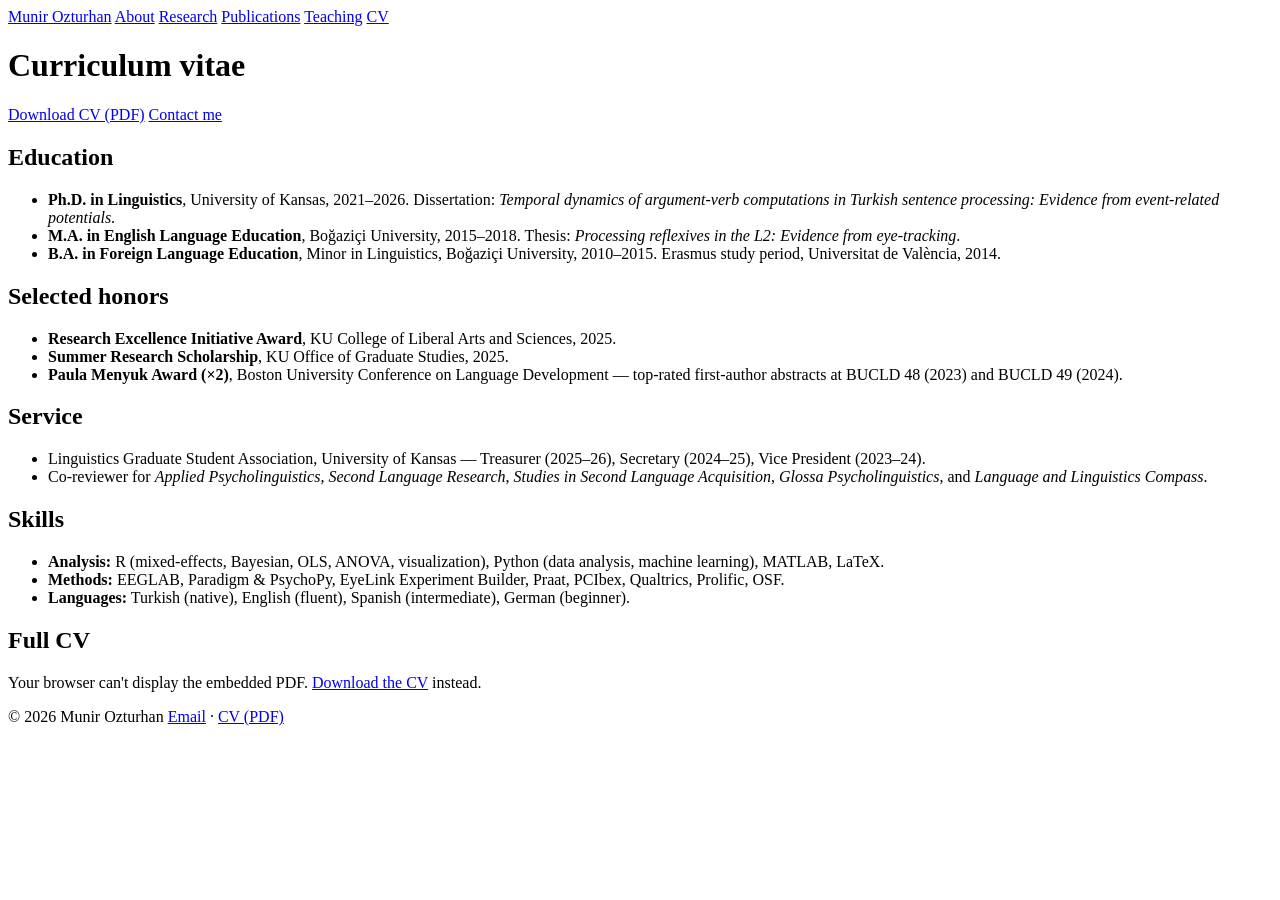
==== cv.html @ 900307a0 "Add files via upload" ====
<!DOCTYPE html>
<html lang="en">
<head>
<meta charset="UTF-8">
<meta name="viewport" content="width=device-width, initial-scale=1.0">
<title>CV — Munir Ozturhan</title>
<meta name="description" content="Curriculum vitae of Munir Ozturhan.">
<link rel="preconnect" href="https://fonts.googleapis.com">
<link rel="preconnect" href="https://fonts.gstatic.com" crossorigin>
<link href="https://fonts.googleapis.com/css2?family=Source+Serif+4:wght@600;700&display=swap" rel="stylesheet">
<link rel="stylesheet" href="assets/style.css">
</head>
<body>
<div class="page">

<nav class="top" aria-label="Main navigation">
  <a class="home" href="index.html">Munir Ozturhan</a>
  <a href="index.html">About</a>
  <a href="research.html">Research</a>
  <a href="publications.html">Publications</a>
  <a href="teaching.html">Teaching</a>
  <a href="cv.html" aria-current="page">CV</a>
</nav>

<h1>Curriculum vitae</h1>

<p style="margin-top:16px;">
  <a class="btn" href="assets/Munir_Ozturhan_CV.pdf" download>Download CV (PDF)</a>
  <a class="btn" href="mailto:munir.ozturhan@ku.edu">Contact me</a>
</p>

<h2>Education</h2>
<ul class="disc">
  <li><strong>Ph.D. in Linguistics</strong>, University of Kansas, 2021–2026. Dissertation:
      <em>Temporal dynamics of argument-verb computations in Turkish sentence processing:
      Evidence from event-related potentials</em>.</li>
  <li><strong>M.A. in English Language Education</strong>, Boğaziçi University, 2015–2018.
      Thesis: <em>Processing reflexives in the L2: Evidence from eye-tracking</em>.</li>
  <li><strong>B.A. in Foreign Language Education</strong>, Minor in Linguistics, Boğaziçi
      University, 2010–2015. Erasmus study period, Universitat de València, 2014.</li>
</ul>

<h2>Selected honors</h2>
<ul class="disc">
  <li><strong>Research Excellence Initiative Award</strong>, KU College of Liberal Arts and Sciences, 2025.</li>
  <li><strong>Summer Research Scholarship</strong>, KU Office of Graduate Studies, 2025.</li>
  <li><strong>Paula Menyuk Award (×2)</strong>, Boston University Conference on Language Development —
      top-rated first-author abstracts at BUCLD 48 (2023) and BUCLD 49 (2024).</li>
</ul>

<h2>Service</h2>
<ul class="disc">
  <li>Linguistics Graduate Student Association, University of Kansas — Treasurer (2025–26),
      Secretary (2024–25), Vice President (2023–24).</li>
  <li>Co-reviewer for <em>Applied Psycholinguistics</em>, <em>Second Language Research</em>,
      <em>Studies in Second Language Acquisition</em>, <em>Glossa Psycholinguistics</em>, and
      <em>Language and Linguistics Compass</em>.</li>
</ul>

<h2>Skills</h2>
<ul class="disc">
  <li><strong>Analysis:</strong> R (mixed-effects, Bayesian, OLS, ANOVA, visualization), Python
      (data analysis, machine learning), MATLAB, LaTeX.</li>
  <li><strong>Methods:</strong> EEGLAB, Paradigm &amp; PsychoPy, EyeLink Experiment Builder, Praat,
      PCIbex, Qualtrics, Prolific, OSF.</li>
  <li><strong>Languages:</strong> Turkish (native), English (fluent), Spanish (intermediate),
      German (beginner).</li>
</ul>

<h2>Full CV</h2>
<object class="cv-frame" data="assets/Munir_Ozturhan_CV.pdf" type="application/pdf" aria-label="Embedded CV PDF">
  <p>Your browser can't display the embedded PDF.
     <a href="assets/Munir_Ozturhan_CV.pdf">Download the CV</a> instead.</p>
</object>

<footer>
  <span>© 2026 Munir Ozturhan</span>
  <span><a href="mailto:munir.ozturhan@ku.edu">Email</a> · <a href="assets/Munir_Ozturhan_CV.pdf">CV (PDF)</a></span>
</footer>

</div>
</body>
</html>
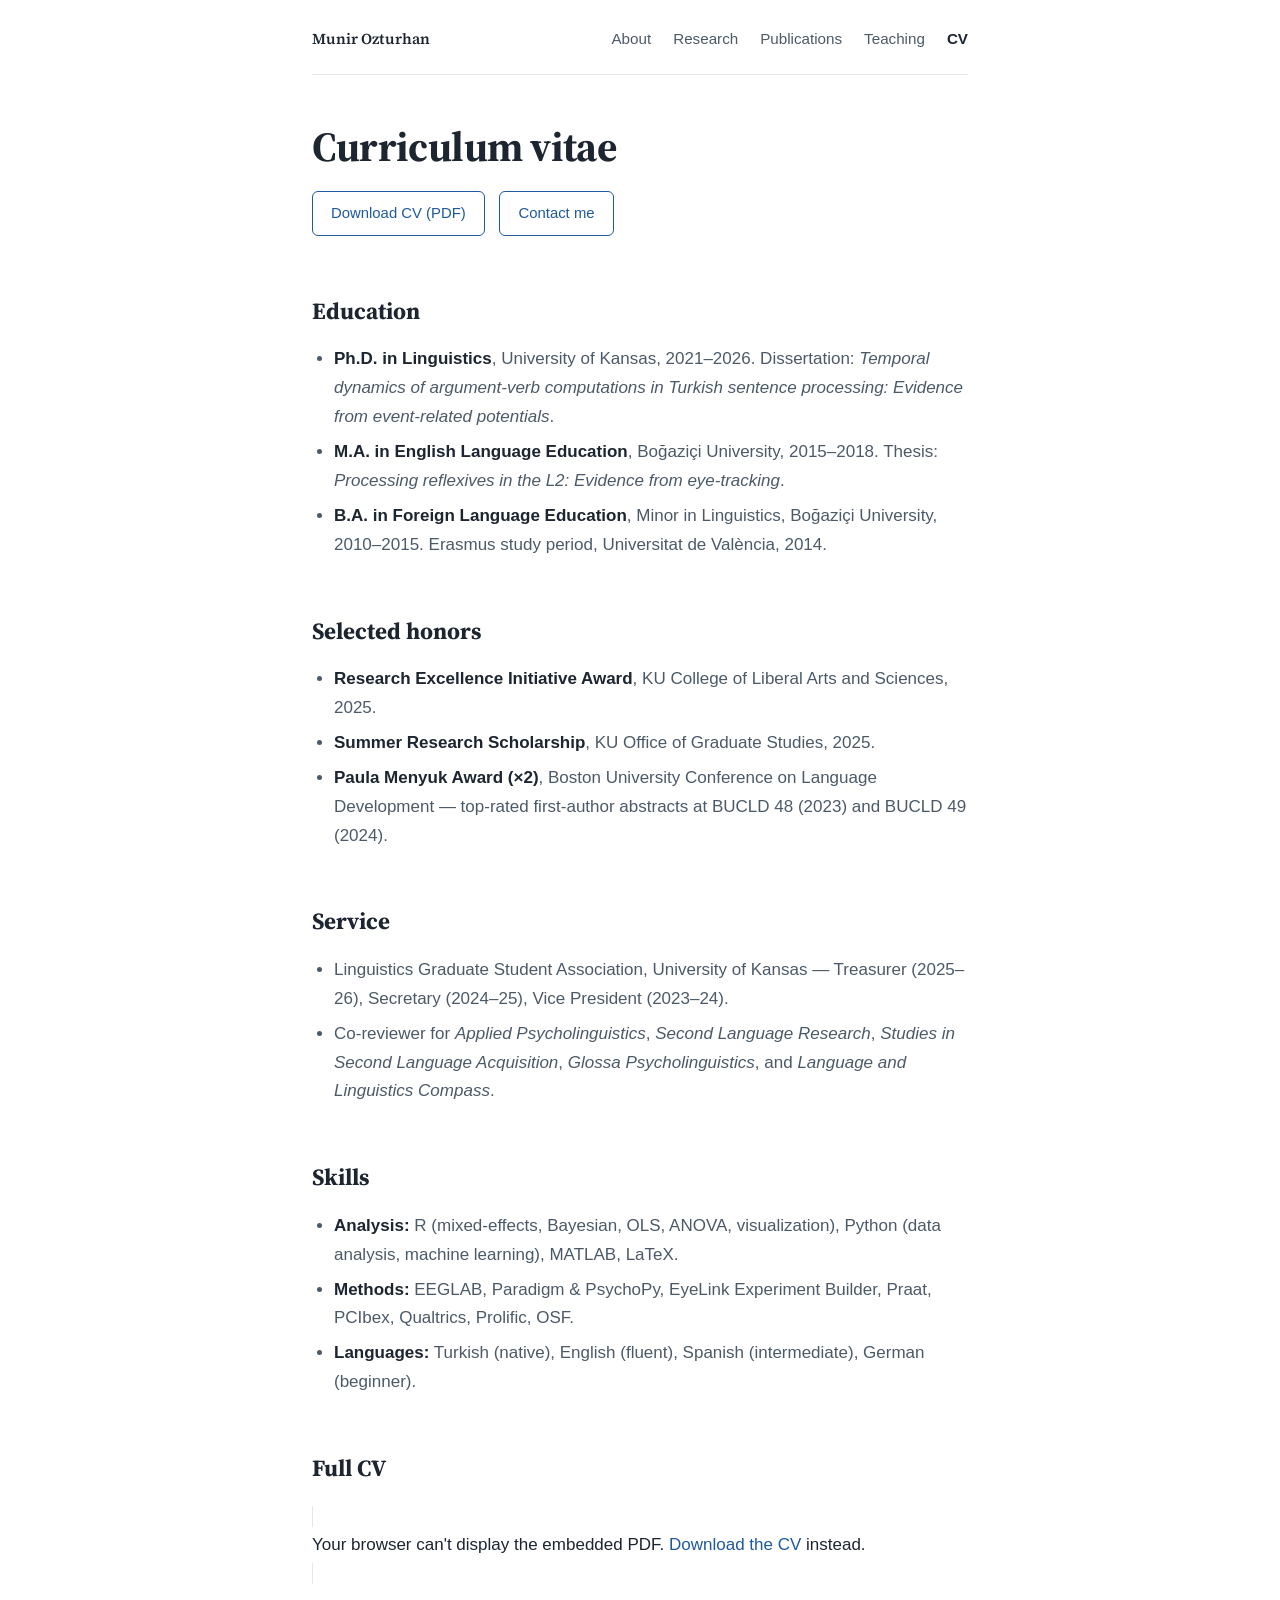
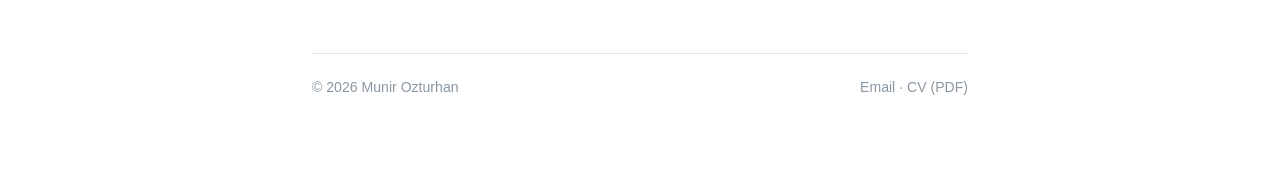
==== commit 4d139083: "Update cv.html" ====
--- a/cv.html
+++ b/cv.html
@@ -8,7 +8,7 @@
 <link rel="preconnect" href="https://fonts.googleapis.com">
 <link rel="preconnect" href="https://fonts.gstatic.com" crossorigin>
 <link href="https://fonts.googleapis.com/css2?family=Source+Serif+4:wght@600;700&display=swap" rel="stylesheet">
-<link rel="stylesheet" href="assets/style.css">
+<link rel="stylesheet" href="style.css">
 </head>
 <body>
 <div class="page">
--- a/style.css
+++ b/style.css
@@ -0,0 +1,176 @@
+/* Munir Ozturhan — minimal academic site
+   One column, one accent, quiet type. */
+
+:root {
+  --ink: #1c2530;
+  --soft: #4c5a68;
+  --faint: #8a97a3;
+  --accent: #1f5a9e;
+  --rule: #e3e7ea;
+  --bg: #ffffff;
+  --serif: "Source Serif 4", Georgia, "Times New Roman", serif;
+  --sans: -apple-system, BlinkMacSystemFont, "Segoe UI", Roboto, "Helvetica Neue", Arial, sans-serif;
+}
+
+* { box-sizing: border-box; margin: 0; padding: 0; }
+
+body {
+  font-family: var(--sans);
+  font-size: 17px;
+  line-height: 1.7;
+  color: var(--ink);
+  background: var(--bg);
+}
+
+.page {
+  max-width: 700px;
+  margin: 0 auto;
+  padding: 0 22px 80px;
+}
+
+a { color: var(--accent); text-decoration: none; }
+a:hover { text-decoration: underline; text-underline-offset: 3px; }
+a:focus-visible { outline: 2px solid var(--accent); outline-offset: 3px; }
+
+/* Nav */
+nav.top {
+  display: flex;
+  gap: 8px 22px;
+  flex-wrap: wrap;
+  align-items: baseline;
+  padding: 26px 0 22px;
+  border-bottom: 1px solid var(--rule);
+  margin-bottom: 48px;
+  font-size: 0.95rem;
+}
+nav.top .home { font-family: var(--serif); font-weight: 600; color: var(--ink); margin-right: auto; }
+nav.top .home:hover { text-decoration: none; color: var(--accent); }
+nav.top a { color: var(--soft); }
+nav.top a[aria-current="page"] { color: var(--ink); font-weight: 600; }
+nav.top a:hover { color: var(--accent); }
+
+/* Header block on home */
+.identity { margin-bottom: 8px; }
+.identity img.photo {
+  width: 200px;
+  height: 280px;
+  object-fit: cover;
+  border-radius: 8px;
+  display: block;
+  margin-bottom: 26px;
+}
+.identity .photo-placeholder {
+  width: 200px; height: 280px;
+  border-radius: 8px;
+  border: 1px dashed var(--rule);
+  display: flex; align-items: center; justify-content: center;
+  text-align: center;
+  color: var(--faint);
+  font-size: 0.78rem;
+  padding: 10px;
+  margin-bottom: 26px;
+}
+h1 {
+  font-family: var(--serif);
+  font-weight: 700;
+  font-size: clamp(2rem, 5vw, 2.6rem);
+  line-height: 1.15;
+  letter-spacing: -0.01em;
+}
+p.role {
+  margin-top: 8px;
+  font-size: 1.08rem;
+  color: var(--soft);
+}
+.link-row {
+  margin-top: 18px;
+  display: flex;
+  gap: 8px 20px;
+  flex-wrap: wrap;
+  font-size: 0.95rem;
+}
+
+/* Sections */
+h2 {
+  font-family: var(--serif);
+  font-weight: 700;
+  font-size: 1.45rem;
+  margin: 52px 0 14px;
+}
+h3 {
+  font-family: var(--serif);
+  font-weight: 600;
+  font-size: 1.12rem;
+  margin: 34px 0 8px;
+}
+p + p { margin-top: 14px; }
+.muted { color: var(--soft); }
+.small { font-size: 0.9rem; color: var(--faint); }
+em.finding { font-style: normal; font-weight: 600; }
+
+ul.plain { list-style: none; }
+ul.plain li { padding: 6px 0; }
+ul.disc { padding-left: 22px; }
+ul.disc li { margin: 6px 0; color: var(--soft); }
+ul.disc li strong { color: var(--ink); }
+
+/* News */
+.news li { display: grid; grid-template-columns: 96px 1fr; gap: 14px; padding: 7px 0; }
+.news time { color: var(--faint); font-size: 0.88rem; padding-top: 2px; white-space: nowrap; }
+.news p { color: var(--soft); font-size: 0.97rem; }
+
+/* Publications */
+.pub { margin: 0 0 20px; }
+.pub .title { font-family: var(--serif); font-weight: 600; }
+.pub .meta { color: var(--soft); font-size: 0.95rem; }
+.pub .meta .me { font-weight: 600; color: var(--ink); }
+.pub .meta .status { color: var(--accent); font-size: 0.85rem; }
+.pub .links { font-size: 0.88rem; }
+
+/* Project entries */
+.project { margin-bottom: 40px; }
+.project .facts { color: var(--faint); font-size: 0.88rem; margin-bottom: 8px; }
+
+/* Teaching table-ish lists */
+.course { display: grid; grid-template-columns: 128px 1fr; gap: 14px; padding: 8px 0; border-bottom: 1px solid var(--rule); font-size: 0.97rem; }
+.course:last-child { border-bottom: none; }
+.course .code { color: var(--faint); white-space: nowrap; }
+.course .terms { color: var(--soft); font-size: 0.9rem; }
+
+/* CV */
+.btn {
+  display: inline-block;
+  border: 1px solid var(--accent);
+  border-radius: 6px;
+  padding: 9px 18px;
+  font-size: 0.93rem;
+  margin: 4px 10px 4px 0;
+}
+.btn:hover { background: var(--accent); color: #fff; text-decoration: none; }
+.cv-frame {
+  width: 100%;
+  height: 80vh;
+  border: 1px solid var(--rule);
+  border-radius: 6px;
+  margin-top: 22px;
+}
+
+/* Footer */
+footer {
+  margin-top: 64px;
+  padding-top: 22px;
+  border-top: 1px solid var(--rule);
+  font-size: 0.88rem;
+  color: var(--faint);
+  display: flex;
+  justify-content: space-between;
+  gap: 10px 20px;
+  flex-wrap: wrap;
+}
+footer a { color: var(--faint); }
+footer a:hover { color: var(--accent); }
+
+@media (max-width: 560px) {
+  .news li { grid-template-columns: 1fr; gap: 0; }
+  .course { grid-template-columns: 1fr; gap: 2px; }
+}
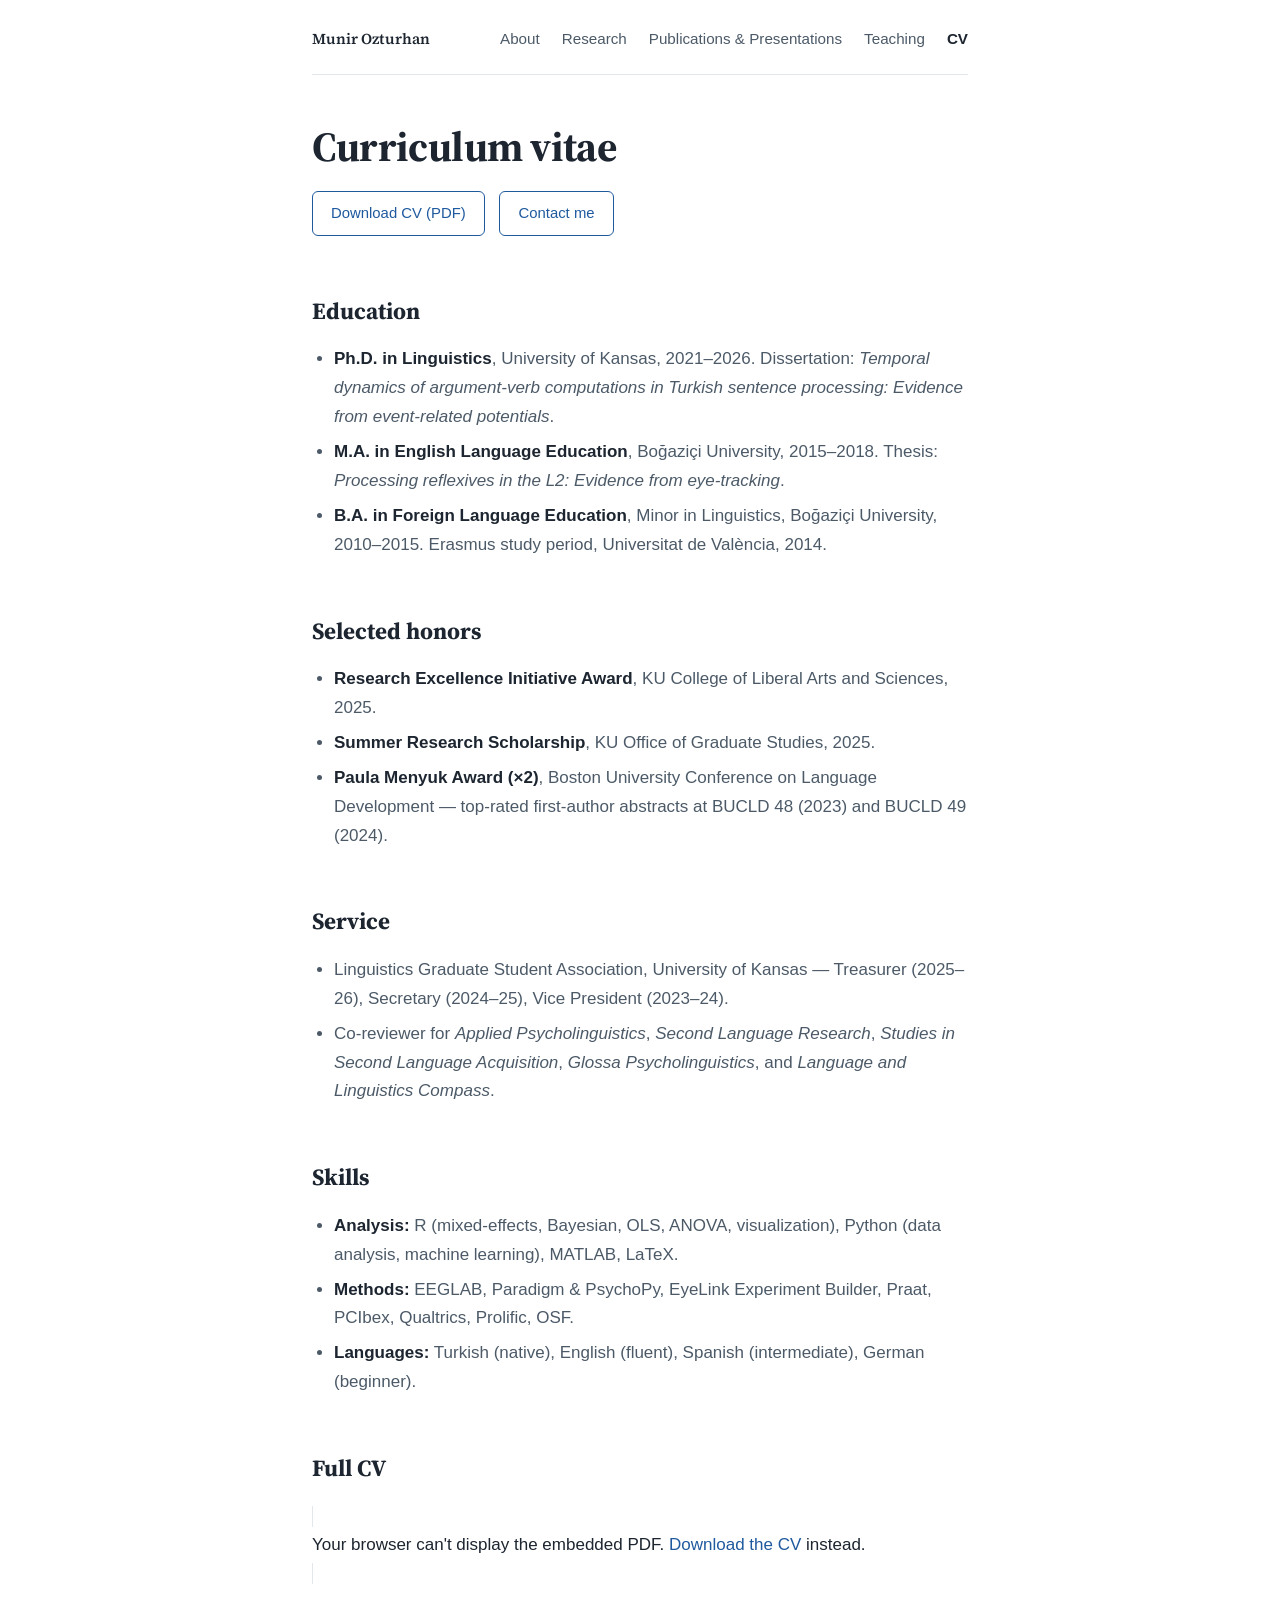
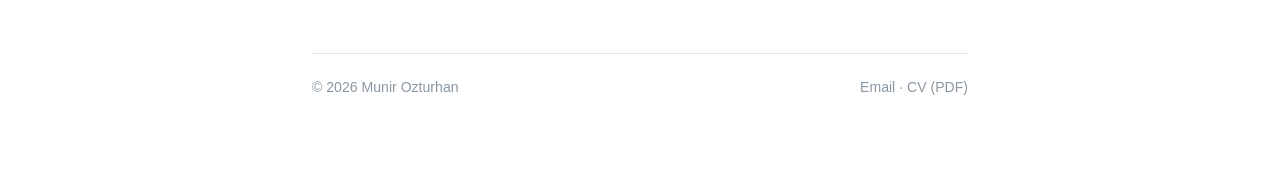
==== commit 2e95ccb8: "Update cv.html" ====
--- a/cv.html
+++ b/cv.html
@@ -17,7 +17,7 @@
   <a class="home" href="index.html">Munir Ozturhan</a>
   <a href="index.html">About</a>
   <a href="research.html">Research</a>
-  <a href="publications.html">Publications</a>
+  <a href="publications.html">Publications & Presentations</a>
   <a href="teaching.html">Teaching</a>
   <a href="cv.html" aria-current="page">CV</a>
 </nav>
@@ -25,7 +25,7 @@
 <h1>Curriculum vitae</h1>
 
 <p style="margin-top:16px;">
-  <a class="btn" href="assets/Munir_Ozturhan_CV.pdf" download>Download CV (PDF)</a>
+  <a class="btn" href="Munir_Ozturhan_CV.pdf" download>Download CV (PDF)</a>
   <a class="btn" href="mailto:munir.ozturhan@ku.edu">Contact me</a>
 </p>
 
@@ -68,14 +68,14 @@
 </ul>
 
 <h2>Full CV</h2>
-<object class="cv-frame" data="assets/Munir_Ozturhan_CV.pdf" type="application/pdf" aria-label="Embedded CV PDF">
+<object class="cv-frame" data="Munir_Ozturhan_CV.pdf" type="application/pdf" aria-label="Embedded CV PDF">
   <p>Your browser can't display the embedded PDF.
-     <a href="assets/Munir_Ozturhan_CV.pdf">Download the CV</a> instead.</p>
+     <a href="Munir_Ozturhan_CV.pdf">Download the CV</a> instead.</p>
 </object>
 
 <footer>
   <span>© 2026 Munir Ozturhan</span>
-  <span><a href="mailto:munir.ozturhan@ku.edu">Email</a> · <a href="assets/Munir_Ozturhan_CV.pdf">CV (PDF)</a></span>
+  <span><a href="mailto:munir.ozturhan@ku.edu">Email</a> · <a href="Munir_Ozturhan_CV.pdf">CV (PDF)</a></span>
 </footer>
 
 </div>
